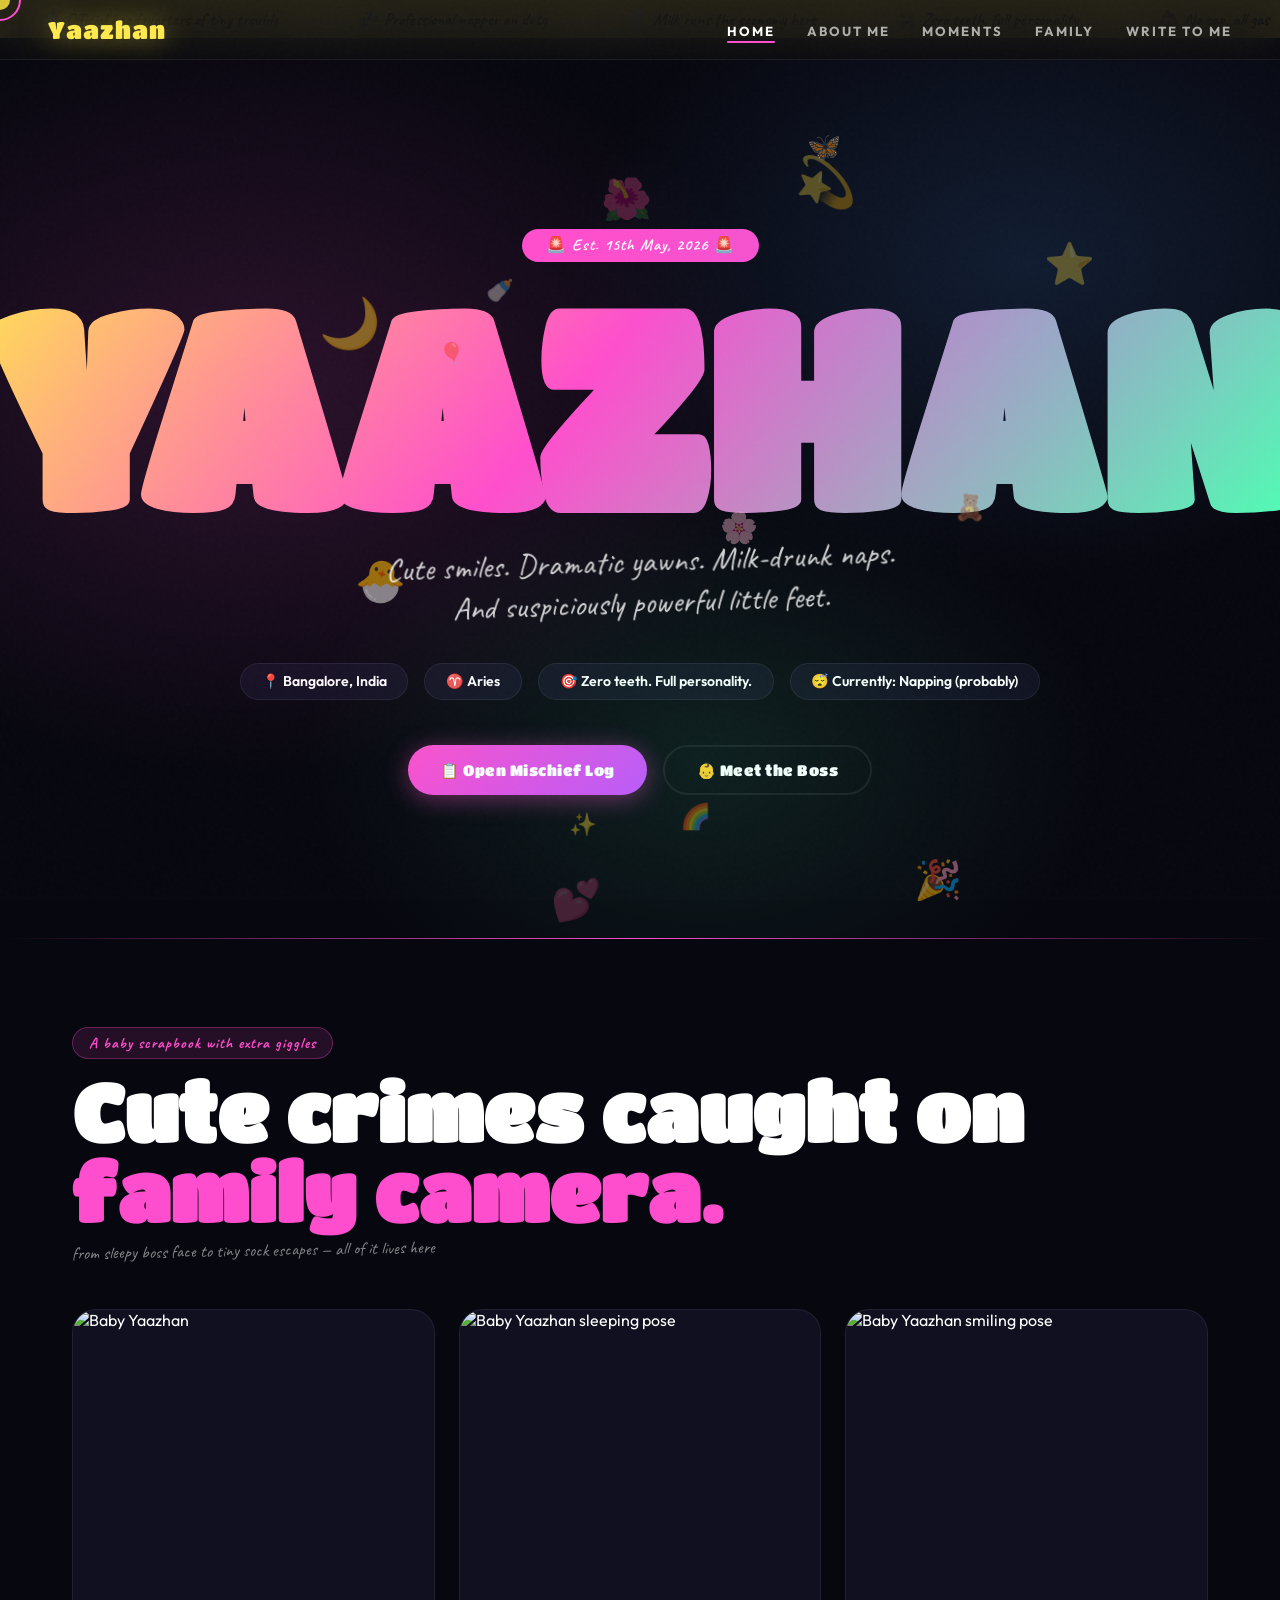
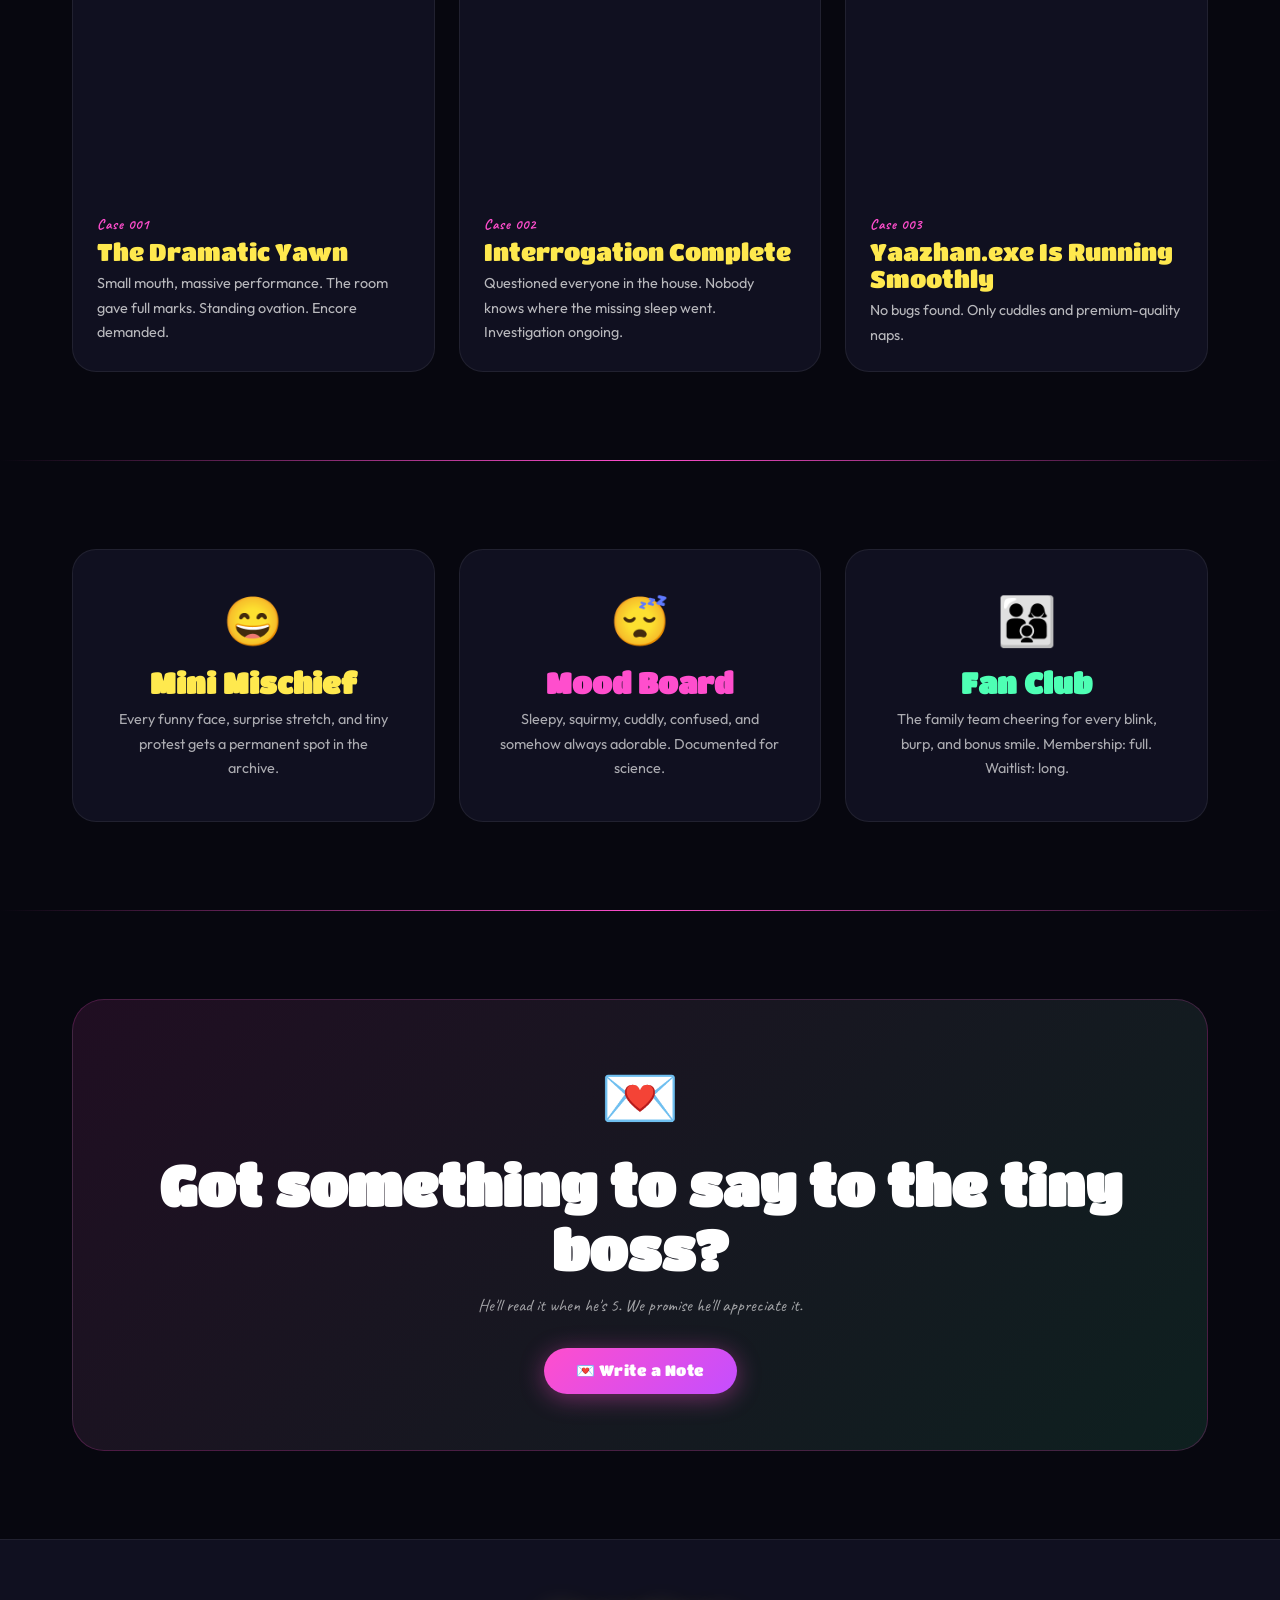
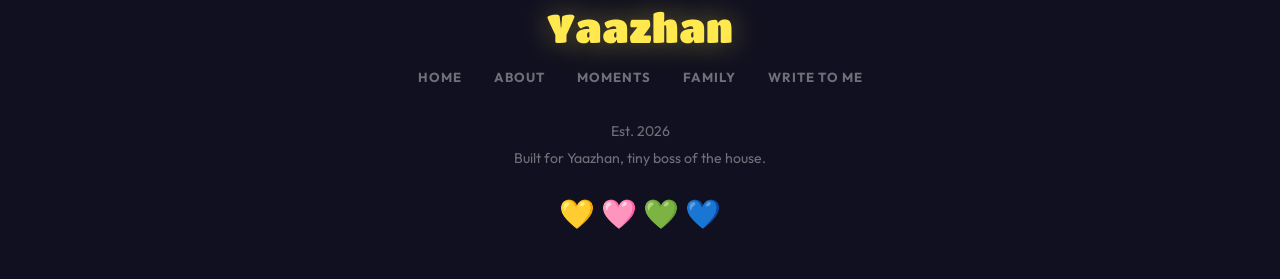
==== index.html @ 79789247 "Add files via upload" ====
<!DOCTYPE html>
<html lang="en">
<head>
  <meta charset="UTF-8" />
  <meta name="viewport" content="width=device-width, initial-scale=1.0" />
  <title>Yaazhan | Tiny Chaos Club</title>
  <meta name="description" content="Official headquarters of Yaazhan — cute smiles, dramatic yawns, milk-drunk naps, and suspiciously powerful tiny feet." />
  <link rel="stylesheet" href="style.css" />
  <link rel="icon" href="data:image/svg+xml,<svg xmlns='http://www.w3.org/2000/svg' viewBox='0 0 100 100'><text y='.9em' font-size='90'>🍼</text></svg>" />
</head>
<body data-page="home">

  <div class="noise"></div>
  <div class="cursor"></div>
  <div class="cursor-trail"></div>

  <!-- ====== NAV ====== -->
  <nav>
    <a href="index.html" class="nav-logo">Yaazhan</a>
    <ul class="nav-links">
      <li><a href="index.html" class="active">Home</a></li>
      <li><a href="about.html">About Me</a></li>
      <li><a href="moments.html">Moments</a></li>
      <li><a href="family.html">Family</a></li>
      <li><a href="contact.html">Write to Me</a></li>
    </ul>
    <button class="nav-menu-btn" aria-label="Menu">☰</button>
  </nav>

  <!-- ====== MARQUEE ====== -->
  <div class="marquee-bar">
    <div class="marquee-track">
      <span>🍼 Official headquarters of tiny trouble</span>
      <span>💤 Professional napper on duty</span>
      <span>🥛 Milk runs the economy here</span>
      <span>😭 Zero teeth, full personality</span>
      <span>💩 No cap, all gas</span>
      <span>🌟 Cute crimes caught on family camera</span>
      <span>🍼 Official headquarters of tiny trouble</span>
      <span>💤 Professional napper on duty</span>
      <span>🥛 Milk runs the economy here</span>
      <span>😭 Zero teeth, full personality</span>
      <span>💩 No cap, all gas</span>
      <span>🌟 Cute crimes caught on family camera</span>
    </div>
  </div>

  <!-- ====== HERO ====== -->
  <section class="hero">
    <div class="hero-bg-glow"></div>
    <div class="floating-emojis" aria-hidden="true">
      <span class="emoji-float">⭐</span><span class="emoji-float">🌙</span>
      <span class="emoji-float">🍼</span><span class="emoji-float">💫</span>
      <span class="emoji-float">🌈</span><span class="emoji-float">🦋</span>
      <span class="emoji-float">🌸</span><span class="emoji-float">✨</span>
      <span class="emoji-float">🎉</span><span class="emoji-float">🐣</span>
      <span class="emoji-float">💕</span><span class="emoji-float">🌺</span>
      <span class="emoji-float">🧸</span><span class="emoji-float">🎈</span>
    </div>

    <span class="hero-badge">🚨 Est. 15th May, 2026 🚨</span>
    <h1 class="hero-name">YAAZHAN</h1>
    <p class="hero-tagline">Cute smiles. Dramatic yawns. Milk-drunk naps.<br>And suspiciously powerful little feet.</p>

    <div class="hero-pills">
      <div class="pill">📍 Bangalore, India</div>
      <div class="pill">♈ Aries</div>
      <div class="pill">🎯 Zero teeth. Full personality.</div>
      <div class="pill">😴 Currently: Napping (probably)</div>
    </div>

    <div class="hero-cta-row">
      <a href="moments.html" class="btn btn-primary">📋 Open Mischief Log</a>
      <a href="about.html" class="btn btn-outline">👶 Meet the Boss</a>
    </div>
  </section>

  <!-- ====== INTRO ====== -->
  <div class="glow-divider"></div>
  <section class="section">
    <div class="section-label">A baby scrapbook with extra giggles</div>
    <h2 class="section-title">Cute crimes caught on <span style="color:var(--pink)">family camera.</span></h2>
    <p class="section-sub">from sleepy boss face to tiny sock escapes — all of it lives here</p>

    <div class="feature-cards">
      <a href="moments.html" class="fcard anim">
        <img src="images/image1.png" alt="Baby Yaazhan" class="fcard-img">
        <div class="fcard-body">
          <div class="fcard-case">Case 001</div>
          <div class="fcard-title">The Dramatic Yawn</div>
          <p class="fcard-text">Small mouth, massive performance. The room gave full marks. Standing ovation. Encore demanded.</p>
        </div>
      </a>
      <a href="moments.html" class="fcard anim">
        <img src="images/image2.jpeg" alt="Baby Yaazhan sleeping pose" class="fcard-img">
        <div class="fcard-body">
          <div class="fcard-case">Case 002</div>
          <div class="fcard-title">Interrogation Complete</div>
          <p class="fcard-text">Questioned everyone in the house. Nobody knows where the missing sleep went. Investigation ongoing.</p>
        </div>
      </a>
      <a href="moments.html" class="fcard anim">
        <img src="images/image8.png" alt="Baby Yaazhan smiling pose" class="fcard-img">
        <div class="fcard-body">
          <div class="fcard-case">Case 003</div>
          <div class="fcard-title">Yaazhan.exe Is Running Smoothly</div>
          <p class="fcard-text">No bugs found. Only cuddles and premium-quality naps.</p>
        </div>
      </a>
    </div>
  </section>

  <!-- ====== THREE PILLARS ====== -->
  <div class="glow-divider"></div>
  <section class="section">
    <div style="display:grid; grid-template-columns:repeat(auto-fill,minmax(280px,1fr)); gap:1.5rem;">

      <div class="anim" style="background:var(--card-bg); border:1px solid var(--border); border-radius:24px; padding:2.5rem; text-align:center;">
        <div style="font-size:3rem; margin-bottom:1rem;">😄</div>
        <h3 style="font-family:var(--font-display); font-size:1.8rem; color:var(--yellow); margin-bottom:0.5rem;">Mini Mischief</h3>
        <p style="font-size:0.9rem; opacity:0.65; line-height:1.7;">Every funny face, surprise stretch, and tiny protest gets a permanent spot in the archive.</p>
      </div>

      <div class="anim" style="background:var(--card-bg); border:1px solid var(--border); border-radius:24px; padding:2.5rem; text-align:center;">
        <div style="font-size:3rem; margin-bottom:1rem;">😴</div>
        <h3 style="font-family:var(--font-display); font-size:1.8rem; color:var(--pink); margin-bottom:0.5rem;">Mood Board</h3>
        <p style="font-size:0.9rem; opacity:0.65; line-height:1.7;">Sleepy, squirmy, cuddly, confused, and somehow always adorable. Documented for science.</p>
      </div>

      <div class="anim" style="background:var(--card-bg); border:1px solid var(--border); border-radius:24px; padding:2.5rem; text-align:center;">
        <div style="font-size:3rem; margin-bottom:1rem;">👨‍👩‍👦</div>
        <h3 style="font-family:var(--font-display); font-size:1.8rem; color:var(--mint); margin-bottom:0.5rem;">Fan Club</h3>
        <p style="font-size:0.9rem; opacity:0.65; line-height:1.7;">The family team cheering for every blink, burp, and bonus smile. Membership: full. Waitlist: long.</p>
      </div>

    </div>
  </section>

  <!-- ====== WRITE TO YAAZHAN CTA ====== -->
  <div class="glow-divider"></div>
  <section class="section">
    <div style="background:linear-gradient(135deg,rgba(255,78,205,0.1),rgba(78,255,180,0.1)); border:1px solid rgba(255,78,205,0.2); border-radius:32px; padding:3.5rem; text-align:center;" class="anim">
      <div style="font-size:4rem; margin-bottom:1rem;">💌</div>
      <h2 style="font-family:var(--font-display); font-size:clamp(2rem,5vw,3.5rem); margin-bottom:0.8rem;">Got something to say to the tiny boss?</h2>
      <p style="font-family:var(--font-hand); font-size:1.1rem; opacity:0.6; margin-bottom:2rem;">He'll read it when he's 5. We promise he'll appreciate it.</p>
      <a href="contact.html" class="btn btn-primary">💌 Write a Note</a>
    </div>
  </section>

  <!-- ====== FOOTER ====== -->
  <footer>
    <div class="footer-logo">Yaazhan</div>
    <ul class="footer-links">
      <li><a href="index.html">Home</a></li>
      <li><a href="about.html">About</a></li>
      <li><a href="moments.html">Moments</a></li>
      <li><a href="family.html">Family</a></li>
      <li><a href="contact.html">Write to Me</a></li>
    </ul>
    <p class="footer-text">Est. 2026 <br />Built for Yaazhan, tiny boss of the house.</p>
    <div class="footer-hearts">💛 🩷 💚 💙</div>
  </footer>

  <script src="script.js"></script>
</body>
</html>
---- style.css ----
@import url('https://fonts.googleapis.com/css2?family=Titan+One&family=Outfit:wght@400;500;600;700;800;900&family=Caveat:wght@400;600;700;800&display=swap');

:root {
  --bg:       #07070f;
  --yellow:   #FFE94E;
  --pink:     #FF4ECD;
  --mint:     #4EFFB4;
  --blue:     #4E9EFF;
  --orange:   #FF8C4E;
  --purple:   #C44EFF;
  --white:    #ffffff;
  --card-bg:  #101020;
  --card-bg2: #0c0c1a;
  --border:   rgba(255,255,255,0.07);
  --font-display: 'Titan One', cursive;
  --font-body:    'Outfit', sans-serif;
  --font-hand:    'Caveat', cursive;
}

* { margin:0; padding:0; box-sizing:border-box; }
html { scroll-behavior:smooth; }
body {
  background: var(--bg);
  color: var(--white);
  font-family: var(--font-body);
  overflow-x: hidden;
}

/* ====== SCROLLBAR ====== */
::-webkit-scrollbar { width:7px; }
::-webkit-scrollbar-track { background:var(--bg); }
::-webkit-scrollbar-thumb { background:linear-gradient(var(--pink),var(--purple)); border-radius:4px; }

/* ====== CURSOR ====== */
.cursor {
  width:20px; height:20px; background:var(--yellow);
  border-radius:50%; position:fixed; top:0; left:0;
  pointer-events:none; z-index:99999;
  transform:translate(-50%,-50%);
  mix-blend-mode:difference;
  transition:transform 0.05s;
}
.cursor-trail {
  width:42px; height:42px; border:2px solid var(--pink);
  border-radius:50%; position:fixed; top:0; left:0;
  pointer-events:none; z-index:99998;
  transform:translate(-50%,-50%);
  transition:left 0.12s ease, top 0.12s ease;
}

/* ====== NAV ====== */
nav {
  position:fixed; top:0; width:100%; z-index:1000;
  padding:1rem 3rem;
  display:flex; justify-content:space-between; align-items:center;
  background:rgba(7,7,15,0.88);
  backdrop-filter:blur(24px);
  border-bottom:1px solid var(--border);
}
.nav-logo {
  font-family:var(--font-display);
  font-size:1.5rem; color:var(--yellow);
  text-decoration:none; letter-spacing:1px;
  text-shadow:0 0 28px rgba(255,233,78,0.55);
}
.nav-links { display:flex; gap:2rem; list-style:none; }
.nav-links a {
  color:rgba(255,255,255,0.65); text-decoration:none;
  font-weight:700; font-size:0.82rem;
  letter-spacing:2px; text-transform:uppercase;
  position:relative; padding-bottom:4px;
  transition:color 0.3s;
}
.nav-links a::after {
  content:''; position:absolute; bottom:0; left:0;
  width:0; height:2px; background:var(--pink);
  transition:width 0.3s; border-radius:2px;
}
.nav-links a:hover, .nav-links a.active { color:var(--white); }
.nav-links a:hover::after, .nav-links a.active::after { width:100%; }
.nav-menu-btn { display:none; background:none; border:none; color:var(--yellow); font-size:1.5rem; cursor:pointer; }

/* ====== MARQUEE ====== */
.marquee-bar { background:var(--yellow); padding:0.5rem 0; overflow:hidden; white-space:nowrap; }
.marquee-track { display:inline-flex; animation:marquee 32s linear infinite; }
.marquee-track span { color:var(--bg); font-family:var(--font-hand); font-size:1.1rem; font-weight:700; padding:0 2.5rem; }
@keyframes marquee { from{transform:translateX(0)} to{transform:translateX(-50%)} }

/* ====== HERO ====== */
.hero {
  min-height:100vh;
  display:flex; flex-direction:column; align-items:center; justify-content:center;
  text-align:center; padding:8rem 2rem 5rem;
  position:relative; overflow:hidden;
}
.hero-bg-glow {
  position:absolute; inset:0; pointer-events:none;
  background:
    radial-gradient(ellipse 60% 60% at 20% 40%, rgba(255,78,205,0.15) 0%, transparent 70%),
    radial-gradient(ellipse 50% 50% at 80% 25%, rgba(78,159,255,0.14) 0%, transparent 70%),
    radial-gradient(ellipse 45% 45% at 55% 80%, rgba(78,255,180,0.1) 0%, transparent 70%);
}
.floating-emojis { position:absolute; inset:0; pointer-events:none; }
.emoji-float { position:absolute; user-select:none; will-change:transform; }
.hero-badge {
  display:inline-block; background:var(--pink); color:#fff;
  font-family:var(--font-hand); font-size:1rem; font-weight:700;
  letter-spacing:1px; padding:0.4rem 1.5rem; border-radius:100px;
  margin-bottom:1.8rem; animation:badgePop 2.8s ease-in-out infinite;
}
@keyframes badgePop { 0%,100%{transform:scale(1) rotate(-1deg)} 50%{transform:scale(1.07) rotate(1deg)} }

.hero-name {
  font-family:var(--font-display);
  font-size:clamp(5rem, 22vw, 17rem);
  line-height:0.85; letter-spacing:-0.01em;
  background:linear-gradient(130deg, var(--yellow) 0%, var(--pink) 45%, var(--mint) 100%);
  -webkit-background-clip:text; -webkit-text-fill-color:transparent; background-clip:text;
  margin-bottom:1.2rem;
  animation:nameGlitch 9s infinite;
}
@keyframes nameGlitch {
  0%,88%,100%{ filter:none; transform:none; }
  89%{ transform:translate(-4px,0); filter:drop-shadow(4px 0 var(--pink)); }
  90%{ transform:translate(4px,0); filter:drop-shadow(-4px 0 var(--mint)); }
  91%{ transform:none; filter:none; }
}
.hero-tagline {
  font-family:var(--font-hand);
  font-size:clamp(1.2rem, 3.5vw, 2rem);
  color:rgba(255,255,255,0.8);
  margin-bottom:2.5rem;
  transform:rotate(-2deg); display:inline-block;
}
.hero-pills {
  display:flex; gap:1rem; flex-wrap:wrap;
  justify-content:center; margin-bottom:2.8rem;
}
.pill {
  background:var(--card-bg); border:1px solid var(--border);
  border-radius:100px; padding:0.55rem 1.3rem;
  font-size:0.88rem; font-weight:600;
  display:flex; align-items:center; gap:0.5rem;
  transition:transform 0.2s, border-color 0.3s;
}
.pill:hover { transform:translateY(-4px); border-color:var(--yellow); }
.hero-cta-row { display:flex; gap:1rem; flex-wrap:wrap; justify-content:center; }

/* ====== BUTTONS ====== */
.btn {
  display:inline-flex; align-items:center; gap:0.5rem;
  padding:0.85rem 2rem; border-radius:100px;
  font-family:var(--font-display); font-size:0.95rem; letter-spacing:0.5px;
  text-decoration:none; transition:transform 0.2s, box-shadow 0.3s;
  cursor:pointer; border:none;
}
.btn-primary {
  background:linear-gradient(135deg, var(--pink), var(--purple));
  color:#fff; box-shadow:0 4px 24px rgba(255,78,205,0.4);
}
.btn-primary:hover { transform:translateY(-3px) scale(1.03); box-shadow:0 8px 32px rgba(255,78,205,0.6); }
.btn-outline { background:transparent; color:var(--white); border:2px solid var(--border); }
.btn-outline:hover { border-color:var(--mint); color:var(--mint); transform:translateY(-3px); }

/* ====== SECTION BASE ====== */
.section { padding:5.5rem 2rem; max-width:1200px; margin:0 auto; }
.section-label {
  display:inline-block;
  background:rgba(255,78,205,0.12); border:1px solid rgba(255,78,205,0.3);
  color:var(--pink); font-family:var(--font-hand); font-size:0.95rem; font-weight:700;
  letter-spacing:1px; padding:0.3rem 1rem; border-radius:100px; margin-bottom:0.8rem;
}
.section-title {
  font-family:var(--font-display);
  font-size:clamp(2.5rem, 7vw, 5rem);
  line-height:1; margin-bottom:0.5rem;
}
.section-sub {
  font-family:var(--font-hand); font-size:1.1rem;
  opacity:0.5; display:inline-block;
  transform:rotate(-1deg); margin-bottom:3rem;
}

/* ====== HOME FEATURE CARDS ====== */
.feature-cards { display:grid; grid-template-columns:repeat(auto-fill, minmax(300px, 1fr)); gap:1.5rem; }
.fcard {
  background:var(--card-bg); border:1px solid var(--border);
  border-radius:24px; padding:0; overflow:hidden;
  transition:transform 0.35s cubic-bezier(0.34,1.56,0.64,1), box-shadow 0.35s;
  text-decoration:none; color:inherit; display:block;
}
.fcard:hover { transform:translateY(-10px) rotate(1deg); box-shadow:0 24px 48px rgba(255,78,205,0.15); }
.fcard-img {
  width: 100%;
  aspect-ratio: 3 / 4; /* Portrait */
  object-fit: cover;
  display: block;
}
.fcard-body { padding:1.5rem; }
.fcard-case {
  font-family:var(--font-hand); font-size:0.9rem; font-weight:700;
  color:var(--pink); letter-spacing:1px; margin-bottom:0.3rem;
}
.fcard-title { font-family:var(--font-display); font-size:1.5rem; color:var(--yellow); margin-bottom:0.4rem; }
.fcard-text { font-size:0.9rem; line-height:1.7; opacity:0.7; }

/* ====== ABOUT PAGE ====== */
.about-hero-photo {
  width:100%;
  max-width:520px;
  margin:0 auto 3rem;
  aspect-ratio:4/3;
  border-radius:28px;
  overflow:hidden;
  position:relative;
}

.about-hero-photo {
  width: 100%;
  max-width: 520px;
  margin: 0 auto 3rem;
  aspect-ratio: 4/3;
  border-radius: 28px;
  overflow: hidden;
  position: relative;
}

.about-hero-photo img {
  position: absolute;
  inset: 0;
  width: 100%;
  height: 100%;
  object-fit: cover;
  display: block;
}
.trait-grid { display:grid; grid-template-columns:repeat(auto-fill, minmax(240px, 1fr)); gap:1.2rem; }
.trait-card {
  background:var(--card-bg); border:1px solid var(--border);
  border-radius:20px; padding:1.8rem;
  transition:transform 0.3s;
}
.trait-card:hover { transform:translateY(-6px) rotate(-1deg); }
.trait-icon { font-size:2.2rem; margin-bottom:0.8rem; }
.trait-name {
  font-family:var(--font-display); font-size:1.2rem;
  color:var(--yellow); margin-bottom:0.4rem;
}
.trait-desc { font-size:0.88rem; line-height:1.7; opacity:0.7; }

/* ====== MOMENTS / PHOTO GRID ====== */
.photo-grid {
  display:grid;
  grid-template-columns:repeat(auto-fill, minmax(230px, 1fr));
  gap:2rem;
}
.photo-slot {
  position:relative; background:#fff;
  padding:0.85rem 0.85rem 3.8rem;
  box-shadow:0 8px 28px rgba(0,0,0,0.5);
  transform:rotate(var(--r, -3deg));
  transition:transform 0.35s cubic-bezier(0.34,1.56,0.64,1), box-shadow 0.35s, z-index 0s;
  cursor:pointer;
}
.photo-slot:hover { transform:rotate(0) scale(1.07); box-shadow:0 20px 60px rgba(0,0,0,0.65); z-index:20; }
.photo-slot-inner {
  width:100%; aspect-ratio:1;
  display:flex; align-items:center; justify-content:center;
  font-size:3.5rem; overflow:hidden; position:relative;
}
.photo-slot-inner img { width:100%; height:100%; object-fit:cover; display:block; }
.photo-slot-caption {
  position:absolute; bottom:0.6rem; left:0; right:0;
  padding:0 0.8rem;
}
.photo-slot-caption .ps-case {
  font-family:var(--font-hand); font-size:0.7rem; font-weight:700;
  color:#999; letter-spacing:1px; text-transform:uppercase;
}
.photo-slot-caption .ps-title {
  font-family:var(--font-hand); font-size:1rem; font-weight:700;
  color:#222; line-height:1.3;
}

/* Gradient bg helpers for photo slots */
.gb-1{background:linear-gradient(135deg,#FFE94E,#FF8C4E)}
.gb-2{background:linear-gradient(135deg,#FF4ECD,#C44EFF)}
.gb-3{background:linear-gradient(135deg,#4EFFB4,#4E9EFF)}
.gb-4{background:linear-gradient(135deg,#4E9EFF,#C44EFF)}
.gb-5{background:linear-gradient(135deg,#FFE94E,#4EFFB4)}
.gb-6{background:linear-gradient(135deg,#FF4ECD,#FF8C4E)}
.gb-7{background:linear-gradient(135deg,#C44EFF,#4E9EFF)}
.gb-8{background:linear-gradient(135deg,#4EFFB4,#FFE94E)}
.gb-9{background:linear-gradient(135deg,#FF8C4E,#FF4ECD)}
.gb-10{background:linear-gradient(135deg,#4E9EFF,#FFE94E)}
.gb-11{background:linear-gradient(135deg,#C44EFF,#4EFFB4)}
.gb-12{background:linear-gradient(135deg,#FFE94E,#C44EFF)}
.gb-13{background:linear-gradient(135deg,#4EFFB4,#FF4ECD)}
.gb-14{background:linear-gradient(135deg,#FF4ECD,#4E9EFF)}
.gb-15{background:linear-gradient(135deg,#FF8C4E,#4EFFB4)}
.gb-16{background:linear-gradient(135deg,#4E9EFF,#FF4ECD)}

/* ====== PHOTO ADD SLOT ====== */
.photo-add {
  background:rgba(255,255,255,0.02);
  border:2px dashed rgba(255,255,255,0.1);
  border-radius:20px; aspect-ratio:1;
  display:flex; flex-direction:column;
  align-items:center; justify-content:center;
  gap:0.6rem; cursor:pointer;
  transition:border-color 0.3s, background 0.3s;
}
.photo-add:hover { border-color:var(--pink); background:rgba(255,78,205,0.05); }
.photo-add span { font-size:2.5rem; }
.photo-add p { font-family:var(--font-hand); font-size:0.9rem; opacity:0.4; }

/* ====== FAMILY ====== */
.family-grid { display:grid; grid-template-columns:repeat(auto-fill, minmax(260px, 1fr)); gap:2rem; }
.fam-card {
  background:var(--card-bg); border-radius:28px; padding:0; overflow:hidden;
  position:relative; z-index:0;
  transition:transform 0.35s cubic-bezier(0.34,1.56,0.64,1);
}
.fam-card::before {
  content:''; position:absolute; inset:-2px; border-radius:30px; z-index:-1;
  background:linear-gradient(135deg,var(--pink),var(--mint),var(--yellow));
  opacity:0; transition:opacity 0.35s;
}
.fam-card:hover { transform:translateY(-12px); }
.fam-card:hover::before { opacity:1; }
.fam-card::after { content:''; position:absolute; inset:0; border-radius:28px; z-index:-1; background:var(--card-bg); }

.fam-photo img {
  width: 100%;
  height: auto;
  display: block;
}
}
.fam-photo-label {
  position:absolute; top:0.75rem; left:0.75rem;
  background:rgba(0,0,0,0.5); backdrop-filter:blur(8px);
  color:#fff; font-family:var(--font-hand); font-size:0.78rem; font-weight:700;
  padding:0.2rem 0.7rem; border-radius:100px;
}
.fam-body { padding:1.5rem; text-align:center; position:relative; z-index:1; }
.fam-role { font-family:var(--font-hand); font-size:0.9rem; font-weight:700; color:var(--pink); margin-bottom:0.3rem; }
.fam-name { font-family:var(--font-display); font-size:2rem; color:var(--yellow); margin-bottom:0.2rem; }
.fam-title { font-family:var(--font-hand); font-size:0.9rem; color:var(--mint); margin-bottom:0.8rem; display:inline-block; transform:rotate(-1.5deg); }
.fam-desc { font-size:0.87rem; opacity:0.65; line-height:1.7; }
.fam-tags { display:flex; flex-wrap:wrap; gap:0.4rem; justify-content:center; margin-top:1rem; }

/* ====== BADGES ====== */
.badge {
  display:inline-block; padding:0.25rem 0.8rem; border-radius:100px;
  font-size:0.7rem; font-weight:700; letter-spacing:1px; text-transform:uppercase;
}
.badge-y{ background:var(--yellow); color:var(--bg); }
.badge-p{ background:var(--pink); color:#fff; }
.badge-m{ background:var(--mint); color:var(--bg); }
.badge-b{ background:var(--blue); color:var(--bg); }
.badge-pr{ background:var(--purple); color:#fff; }

/* ====== CONTACT PAGE ====== */
.contact-hero-txt {
  font-family:var(--font-display);
  font-size:clamp(3rem,10vw,8rem);
  line-height:1;
  background:linear-gradient(130deg,var(--yellow) 0%,var(--pink) 55%,var(--mint) 100%);
  -webkit-background-clip:text; -webkit-text-fill-color:transparent; background-clip:text;
  margin-bottom:1rem;
}
.contact-form-wrap {
  background:var(--card-bg); border:1px solid var(--border);
  border-radius:32px; padding:3rem; position:relative; overflow:hidden;
  max-width:700px; margin:0 auto;
}
.contact-form-wrap::before {
  content:''; position:absolute; inset:0;
  background:linear-gradient(135deg,rgba(255,78,205,0.06),rgba(78,255,180,0.06));
}
.contact-form-wrap > * { position:relative; }
.form-group { margin-bottom:1.5rem; }
.form-label {
  display:block; font-family:var(--font-hand);
  font-size:1rem; font-weight:700; color:var(--yellow); margin-bottom:0.5rem;
}
.form-input, .form-textarea, .form-select {
  width:100%; background:rgba(255,255,255,0.05);
  border:1.5px solid var(--border); border-radius:16px;
  padding:0.9rem 1.2rem; color:var(--white);
  font-family:var(--font-body); font-size:0.95rem;
  transition:border-color 0.3s, background 0.3s;
  outline:none; resize:none;
  -webkit-appearance:none; appearance:none;
}
.form-input:focus, .form-textarea:focus, .form-select:focus {
  border-color:var(--pink); background:rgba(255,78,205,0.06);
}
.form-input::placeholder, .form-textarea::placeholder { opacity:0.35; }
.form-textarea { min-height:160px; }
.form-select option { background:var(--card-bg); color:var(--white); }

.emoji-picker { display:flex; gap:0.6rem; flex-wrap:wrap; }
.ep-btn {
  background:rgba(255,255,255,0.05); border:1.5px solid var(--border);
  border-radius:12px; padding:0.5rem 0.8rem; font-size:1.4rem;
  cursor:pointer; transition:transform 0.2s, border-color 0.2s, background 0.2s;
}
.ep-btn:hover, .ep-btn.picked { transform:scale(1.2); border-color:var(--yellow); background:rgba(255,233,78,0.1); }

.submit-btn {
  width:100%; padding:1rem; border:none; border-radius:16px;
  background:linear-gradient(135deg,var(--pink),var(--purple));
  color:#fff; font-family:var(--font-display); font-size:1.1rem;
  cursor:pointer; letter-spacing:0.5px;
  transition:transform 0.2s, box-shadow 0.3s;
  box-shadow:0 4px 24px rgba(255,78,205,0.4);
}
.submit-btn:hover { transform:translateY(-3px); box-shadow:0 8px 32px rgba(255,78,205,0.6); }
.submit-btn:active { transform:translateY(0); }

.message-wall { display:grid; grid-template-columns:repeat(auto-fill, minmax(280px, 1fr)); gap:1.5rem; margin-top:2rem; }
.message-card {
  background:var(--card-bg); border:1px solid var(--border);
  border-radius:24px; padding:1.5rem;
  position:relative; overflow:hidden;
  transition:transform 0.3s;
  animation:cardIn 0.5s cubic-bezier(0.34,1.56,0.64,1) both;
}
@keyframes cardIn { from{opacity:0; transform:translateY(20px) scale(0.9)} to{opacity:1; transform:none} }
.message-card:hover { transform:translateY(-5px) rotate(0.8deg); }
.message-card::before {
  content:''; position:absolute; top:0; left:0; right:0; height:3px;
  background:linear-gradient(90deg,var(--pink),var(--mint));
}
.mc-header { display:flex; align-items:center; gap:0.8rem; margin-bottom:0.8rem; }
.mc-emoji { font-size:1.8rem; }
.mc-name { font-family:var(--font-display); font-size:1.1rem; color:var(--yellow); }
.mc-rel { font-family:var(--font-hand); font-size:0.8rem; color:var(--pink); }
.mc-text { font-size:0.9rem; line-height:1.7; opacity:0.75; }
.mc-date { font-family:var(--font-hand); font-size:0.78rem; opacity:0.35; margin-top:0.8rem; }

.success-msg {
  display:none; text-align:center; padding:2rem;
  font-family:var(--font-display); font-size:1.5rem; color:var(--mint);
}
.success-msg .s-icon { font-size:4rem; display:block; margin-bottom:1rem; animation:bounce 0.6s ease; }
@keyframes bounce { 0%,100%{transform:scale(1)} 50%{transform:scale(1.3)} }

.time-capsule-note {
  background:linear-gradient(135deg,rgba(78,255,180,0.08),rgba(78,159,255,0.08));
  border:1px solid rgba(78,255,180,0.15);
  border-radius:20px; padding:1.5rem 2rem;
  display:flex; gap:1rem; align-items:flex-start;
  margin-bottom:3rem;
}
.tc-icon { font-size:2rem; flex-shrink:0; }
.tc-text p { font-size:0.9rem; line-height:1.7; opacity:0.75; }
.tc-text strong { color:var(--mint); font-family:var(--font-hand); font-size:1rem; display:block; margin-bottom:0.3rem; }

/* ====== PAGE HERO ====== */
.page-hero { padding:9rem 2rem 4rem; text-align:center; position:relative; overflow:hidden; }
.page-hero::before {
  content:''; position:absolute; inset:0;
  background:radial-gradient(ellipse 70% 60% at center, rgba(255,78,205,0.1) 0%, transparent 70%);
}
.page-hero h1 {
  font-family:var(--font-display);
  font-size:clamp(3.5rem,12vw,9rem); line-height:1;
  background:linear-gradient(130deg,var(--yellow) 0%,var(--pink) 55%,var(--mint) 100%);
  -webkit-background-clip:text; -webkit-text-fill-color:transparent; background-clip:text;
  margin-bottom:1rem;
}
.page-hero p { font-family:var(--font-hand); font-size:1.1rem; opacity:0.55; transform:rotate(-1deg); display:inline-block; }

/* ====== FOOTER ====== */
footer {
  background:var(--card-bg); border-top:1px solid var(--border);
  padding:4rem 2rem 3rem; text-align:center;
}
.footer-logo { font-family:var(--font-display); font-size:2.5rem; color:var(--yellow); text-shadow:0 0 30px rgba(255,233,78,0.4); margin-bottom:1rem; }
.footer-text { opacity:0.4; font-size:0.88rem; line-height:1.9; max-width:480px; margin:0 auto 1.5rem; }
.footer-hearts { font-size:1.8rem; animation:heartBeat 1.4s ease-in-out infinite; }
@keyframes heartBeat { 0%,100%{transform:scale(1)} 25%{transform:scale(1.15)} 75%{transform:scale(1.1)} }
.footer-links { display:flex; gap:2rem; justify-content:center; list-style:none; margin-bottom:2rem; }
.footer-links a {
  color:rgba(255,255,255,0.4); text-decoration:none;
  font-size:0.82rem; font-weight:700; letter-spacing:1px; text-transform:uppercase;
  transition:color 0.3s;
}
.footer-links a:hover { color:var(--pink); }

/* ====== NOISE OVERLAY ====== */
.noise {
  position:fixed; inset:0; pointer-events:none; z-index:99997; opacity:0.02;
  background-image:url("data:image/svg+xml,%3Csvg viewBox='0 0 256 256' xmlns='http://www.w3.org/2000/svg'%3E%3Cfilter id='n'%3E%3CfeTurbulence type='fractalNoise' baseFrequency='0.9' numOctaves='4' stitchTiles='stitch'/%3E%3C/filter%3E%3Crect width='100%25' height='100%25' filter='url(%23n)'/%3E%3C/svg%3E");
}

/* ====== GLOW DIVIDER ====== */
.glow-divider { width:100%; height:1px; background:linear-gradient(90deg,transparent,var(--pink),transparent); }

/* ====== ANIMATE IN ====== */
.anim { opacity:0; transform:translateY(36px); transition:opacity 0.7s ease, transform 0.7s cubic-bezier(0.34,1.56,0.64,1); }
.anim.in { opacity:1; transform:translateY(0); }

/* ====== RESPONSIVE ====== */
@media (max-width:768px) {
  nav { padding:0.8rem 1.5rem; }
  .nav-links { display:none; }
  .nav-menu-btn { display:block; }
  .nav-links.open {
    display:flex; flex-direction:column;
    position:fixed; top:0; left:0; right:0; bottom:0;
    background:rgba(7,7,15,0.97); backdrop-filter:blur(20px);
    justify-content:center; align-items:center;
    gap:3rem; z-index:9999;
  }
  .nav-links.open a { font-size:1.4rem; }
  .section { padding:3.5rem 1.5rem; }
  .contact-form-wrap { padding:2rem 1.5rem; }
  .photo-grid { grid-template-columns:repeat(auto-fill, minmax(180px, 1fr)); gap:1.5rem; }
}
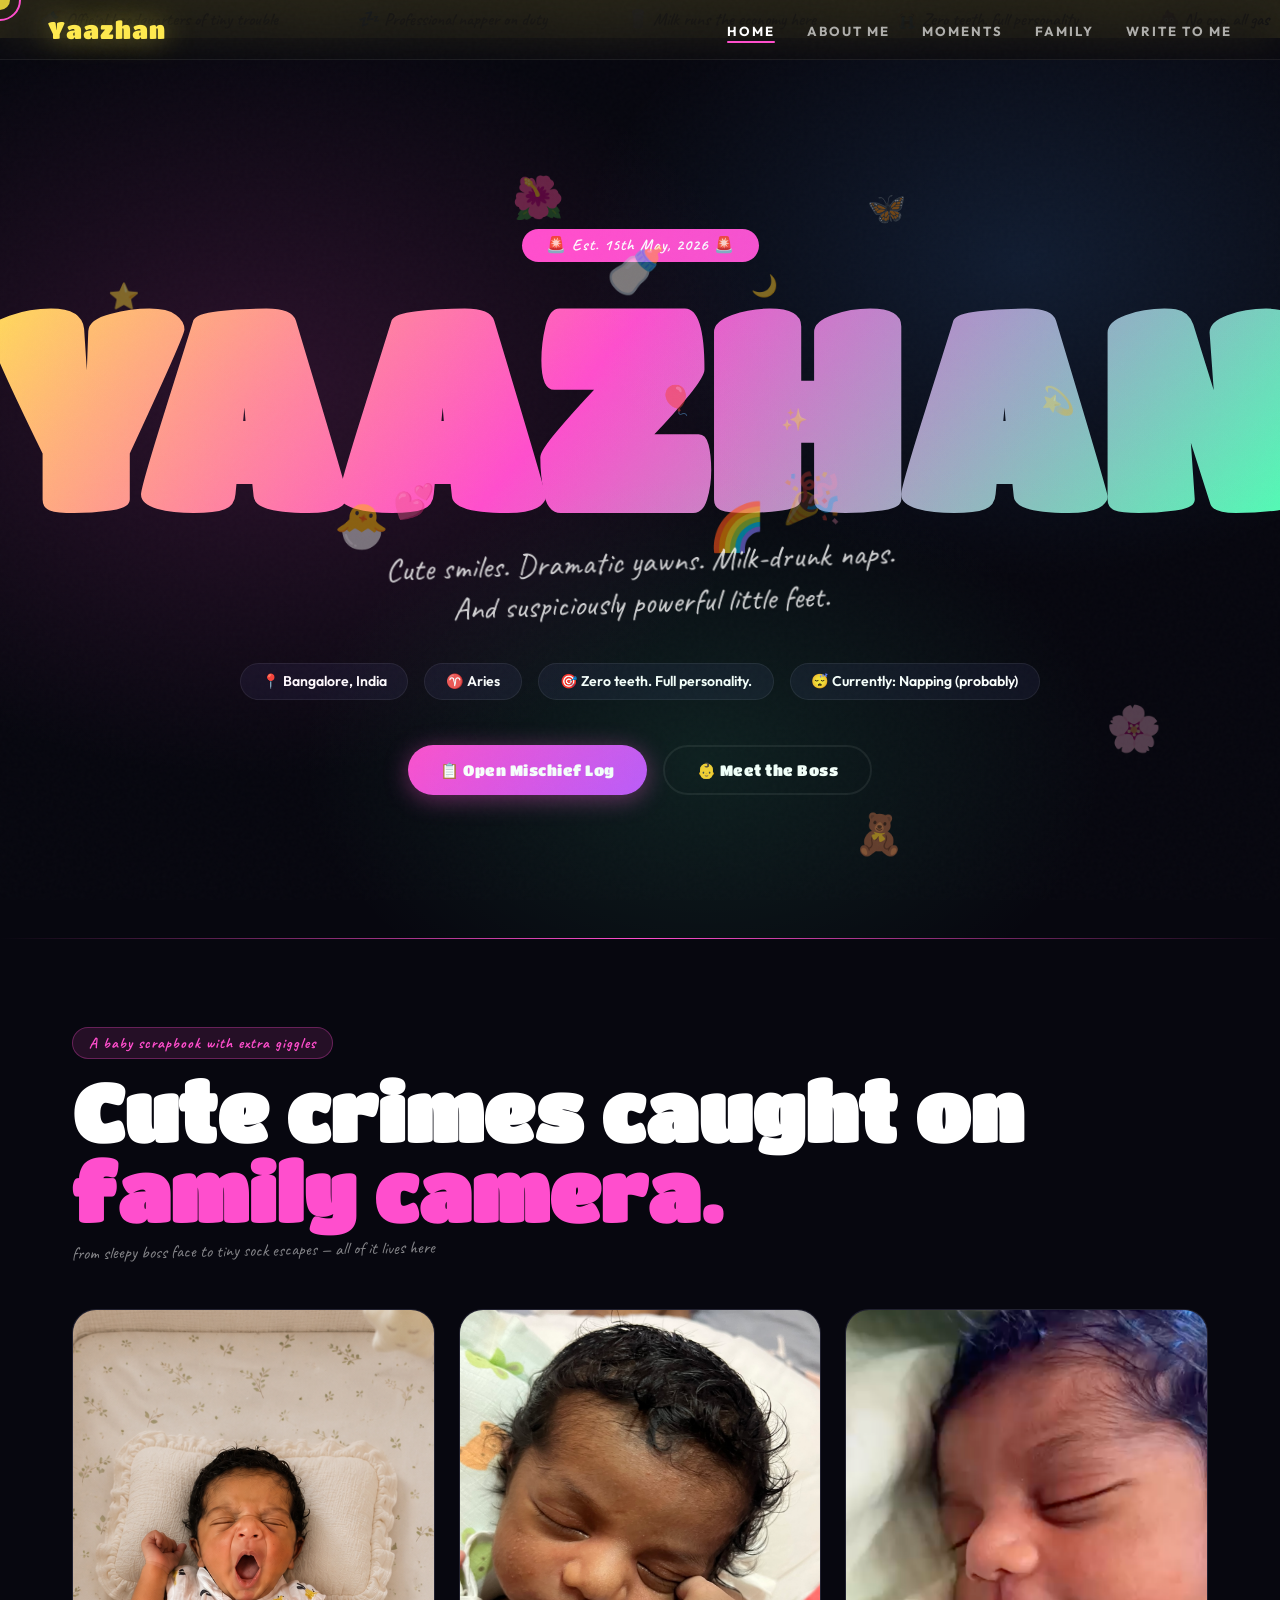
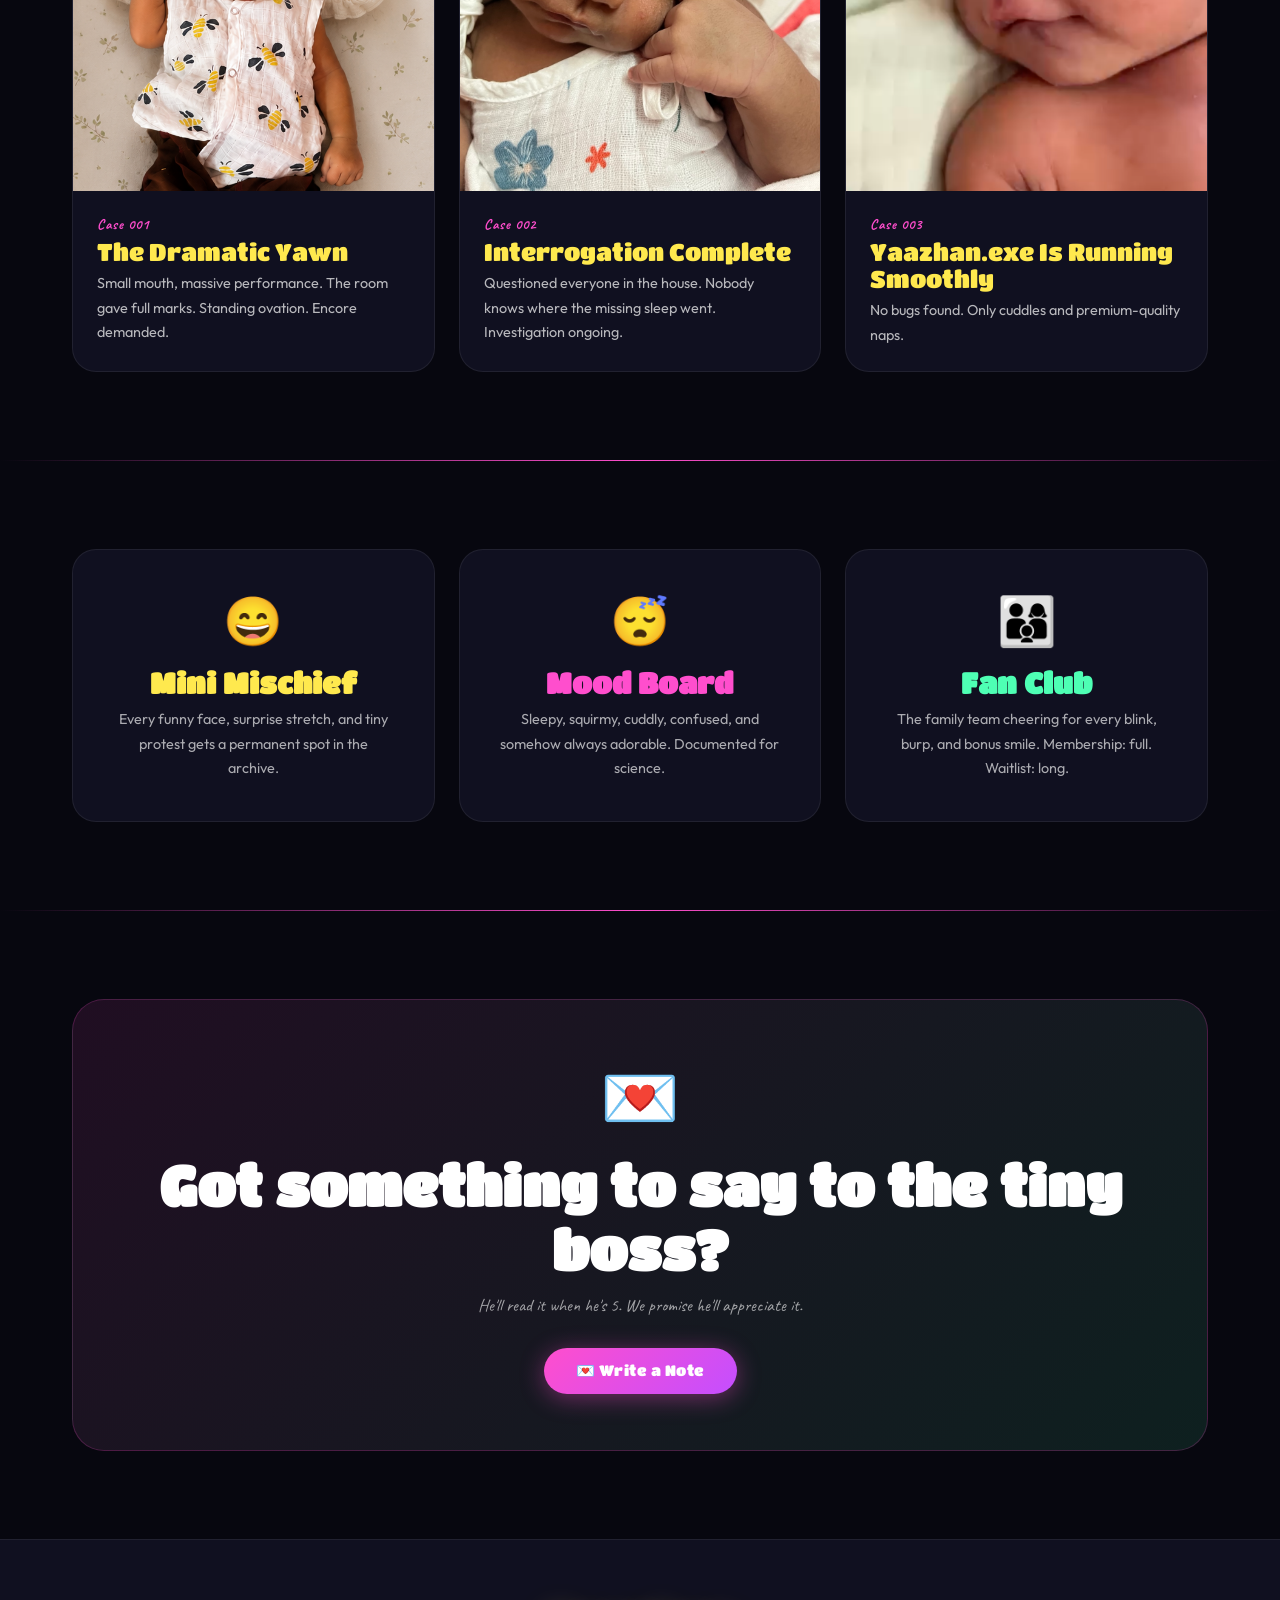
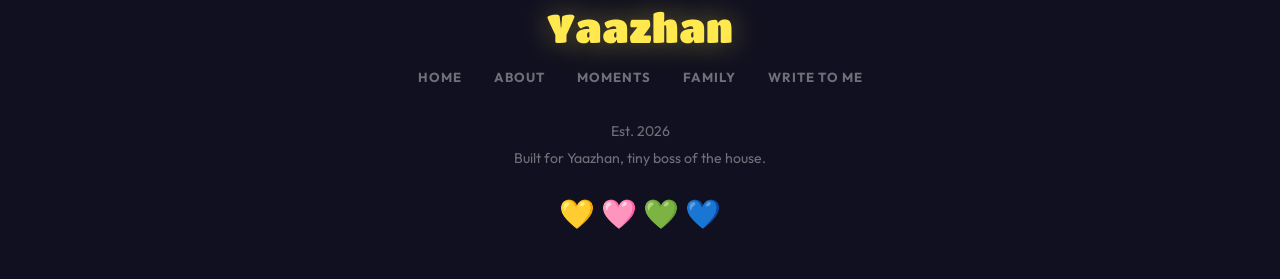
==== commit b1283741: "Update index.html" ====
--- a/index.html
+++ b/index.html
@@ -1,6 +1,15 @@
 <!DOCTYPE html>
 <html lang="en">
 <head>
+  <!-- Google tag (gtag.js) -->
+<script async src="https://www.googletagmanager.com/gtag/js?id=G-FYT7M4H5XP"></script>
+<script>
+  window.dataLayer = window.dataLayer || [];
+  function gtag(){dataLayer.push(arguments);}
+  gtag('js', new Date());
+
+  gtag('config', 'G-FYT7M4H5XP');
+</script>
   <meta charset="UTF-8" />
   <meta name="viewport" content="width=device-width, initial-scale=1.0" />
   <title>Yaazhan | Tiny Chaos Club</title>
